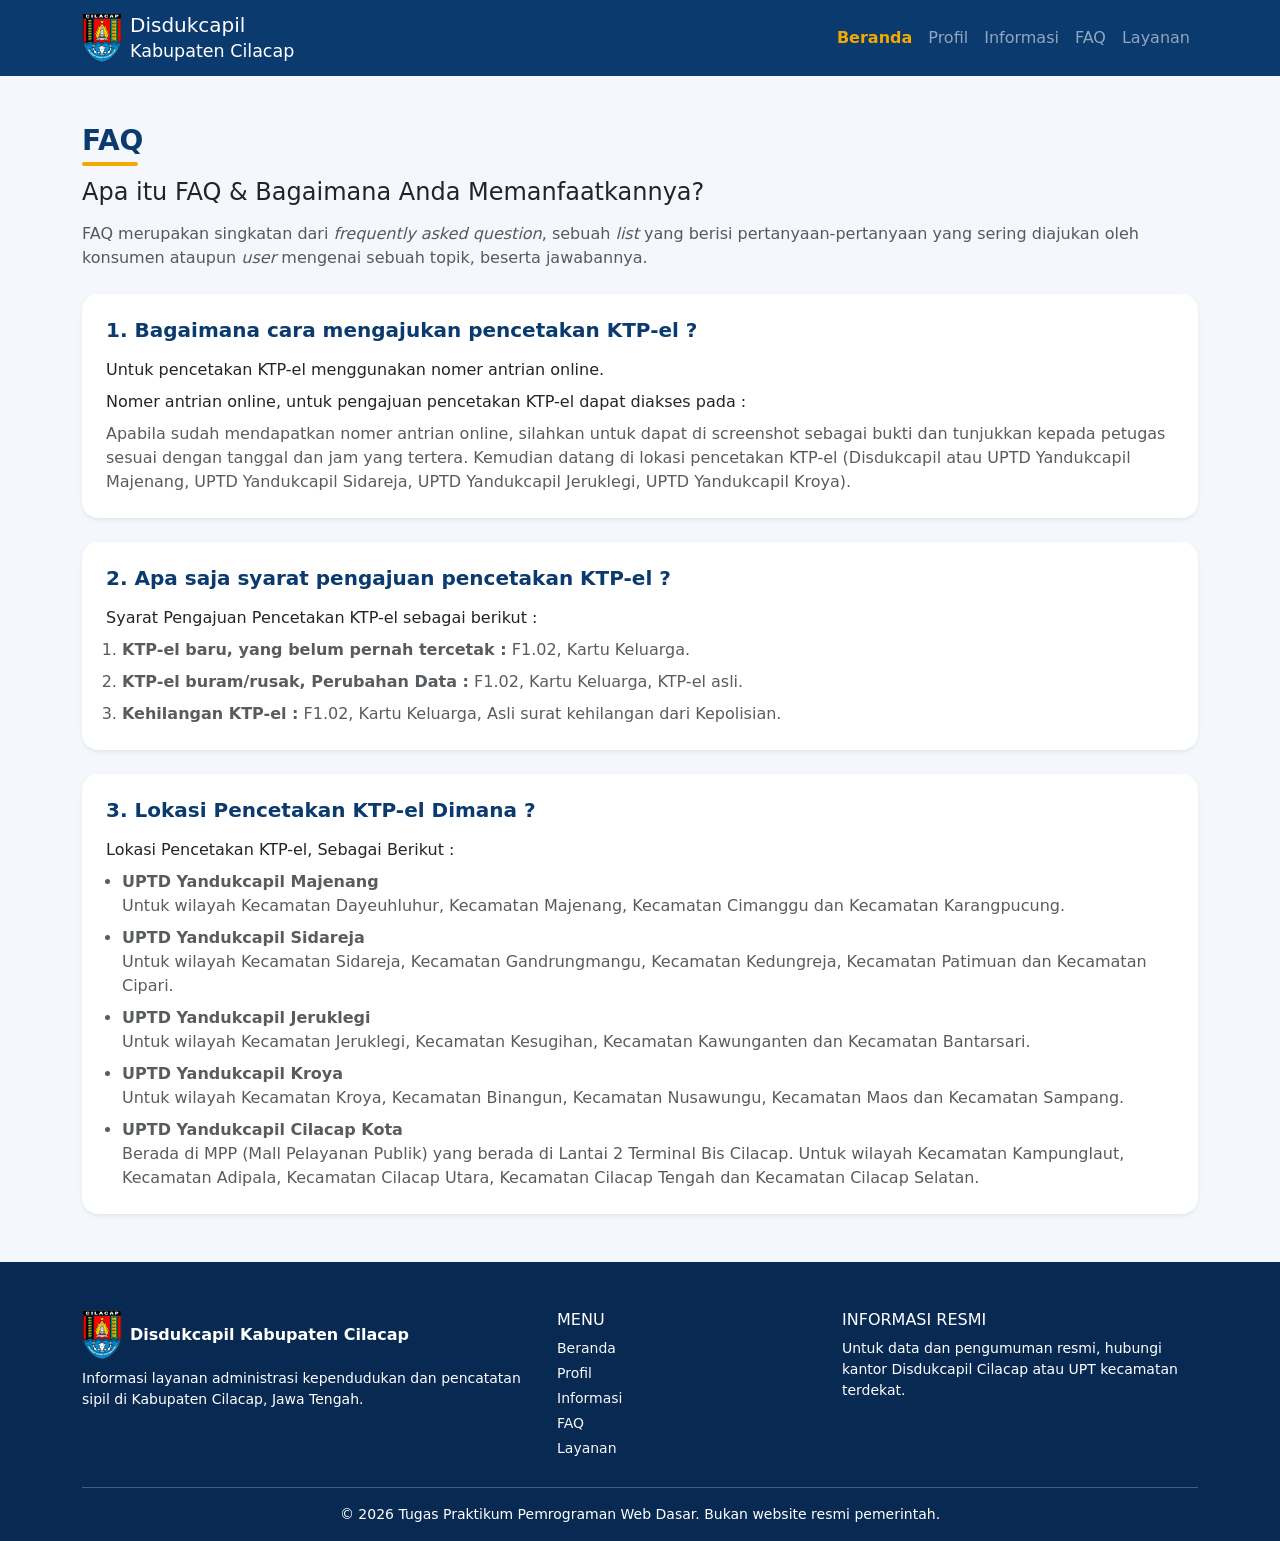
==== faq.html @ a1f6dcad "MEMBUAT FAQ ( ALIF )" ====
<!DOCTYPE html>
<html lang="id">

<head>
    <meta charset="UTF-8" />
    <meta name="viewport" content="width=device-width, initial-scale=1.0" />
    <title>Beranda | Disdukcapil Cilacap (Tugas Praktikum)</title>
    <meta name="description"
        content="Informasi layanan kependudukan dan pencatatan sipil Kabupaten Cilacap (tugas praktikum)." />
    <link rel="icon" type="image/svg+xml" href="images/cilacap.png" />
    <!-- Bootstrap 5 dan Bootstrap Icons (CDN) -->
    <link href="https://cdn.jsdelivr.net/npm/bootstrap@5.3.3/dist/css/bootstrap.min.css" rel="stylesheet" />
    <link href="https://cdn.jsdelivr.net/npm/bootstrap-icons@1.11.3/font/bootstrap-icons.min.css" rel="stylesheet" />
    <link rel="stylesheet" href="css/style.css"/>
</head>

<body>
    <!-- Navbar -->
    <nav class="navbar navbar-expand-lg navbar-dark bg-prodi sticky-top">
        <div class="container">
            <a class="navbar-brand d-flex align-items-center gap-2" href="index.html">
                <img src="images/cilacap.png" width="40" height="50" alt="Logo Disdukcapil Cilacap (ilustrasi)" />
                <span class="lh-sm">Disdukcapil<br /><small class="fw-normal">Kabupaten Cilacap</small></span>
            </a>
            <button class="navbar-toggler" type="button" data-bs-toggle="collapse" data-bs-target="#menu-utama"
                aria-controls="menu-utama" aria-expanded="false" aria-label="Buka menu">
                <span class="navbar-toggler-icon"></span>
            </button>
            <div class="collapse navbar-collapse" id="menu-utama">
                <ul class="navbar-nav ms-auto mb-2 mb-lg-0">
                    <li class="nav-item"><a class="nav-link active" aria-current="page" href="index.html">Beranda</a>
                    </li>
                    <li class="nav-item"><a class="nav-link" href="profil.html">Profil</a></li>
                    <li class="nav-item"><a class="nav-link" href="informasi.html">Informasi</a></li>
                    <li class="nav-item"><a class="nav-link" href="faq.html">FAQ</a></li>
                    <li class="nav-item"><a class="nav-link" href="layanan.html">Layanan</a></li>
                </ul>
            </div>
        </div>
    </nav>

    <main>
        <!-- Konten Utama FAQ -->
        <section class="py-5">
            <div class="container">
                <h2 class="judul-seksi">FAQ</h2>
                <h3 class="h4 text-dark mb-3">Apa itu FAQ &amp; Bagaimana Anda Memanfaatkannya?</h3>
                
                <p class="text-body-secondary mb-4">
                    FAQ merupakan singkatan dari <em>frequently asked question</em>, sebuah <em>list</em> yang berisi pertanyaan-pertanyaan yang sering diajukan oleh konsumen ataupun <em>user</em> mengenai sebuah topik, beserta jawabannya.
                </p>

                <div class="row g-4">
                    <!-- Pertanyaan 1 -->
                    <div class="col-12">
                        <article class="card kartu-layanan shadow-sm bg-white border-0 rounded-4 p-4">
                            <div>
                                <h4 class="h5 fw-bold text-primary mb-3">1. Bagaimana cara mengajukan pencetakan KTP-el ?</h4>
                                <p class="mb-2">Untuk pencetakan KTP-el menggunakan nomer antrian online.</p>
                                <p class="mb-2">Nomer antrian online, untuk pengajuan pencetakan KTP-el dapat diakses pada :</p>
                                <p class="text-body-secondary mb-0">
                                    Apabila sudah mendapatkan nomer antrian online, silahkan untuk dapat di screenshot sebagai bukti dan tunjukkan kepada petugas sesuai dengan tanggal dan jam yang tertera. Kemudian datang di lokasi pencetakan KTP-el (Disdukcapil atau UPTD Yandukcapil Majenang, UPTD Yandukcapil Sidareja, UPTD Yandukcapil Jeruklegi, UPTD Yandukcapil Kroya).
                                </p>
                            </div>
                        </article>
                    </div>

                    <!-- Pertanyaan 2 -->
                    <div class="col-12">
                        <article class="card kartu-layanan shadow-sm bg-white border-0 rounded-4 p-4">
                            <div>
                                <h4 class="h5 fw-bold text-primary mb-3">2. Apa saja syarat pengajuan pencetakan KTP-el ?</h4>
                                <p class="mb-2">Syarat Pengajuan Pencetakan KTP-el sebagai berikut :</p>
                                <ol class="text-body-secondary mb-0 ps-3">
                                    <li class="mb-2"><strong>KTP-el baru, yang belum pernah tercetak :</strong> F1.02, Kartu Keluarga.</li>
                                    <li class="mb-2"><strong>KTP-el buram/rusak, Perubahan Data :</strong> F1.02, Kartu Keluarga, KTP-el asli.</li>
                                    <li><strong>Kehilangan KTP-el :</strong> F1.02, Kartu Keluarga, Asli surat kehilangan dari Kepolisian.</li>
                                </ol>
                            </div>
                        </article>
                    </div>

                    <!-- Pertanyaan 3 -->
                    <div class="col-12">
                        <article class="card kartu-layanan shadow-sm bg-white border-0 rounded-4 p-4">
                            <div>
                                <h4 class="h5 fw-bold text-primary mb-3">3. Lokasi Pencetakan KTP-el Dimana ?</h4>
                                <p class="mb-2">Lokasi Pencetakan KTP-el, Sebagai Berikut :</p>
                                <ul class="text-body-secondary mb-0 ps-3">
                                    <li class="mb-2"><strong>UPTD Yandukcapil Majenang</strong><br>Untuk wilayah Kecamatan Dayeuhluhur, Kecamatan Majenang, Kecamatan Cimanggu dan Kecamatan Karangpucung.</li>
                                    <li class="mb-2"><strong>UPTD Yandukcapil Sidareja</strong><br>Untuk wilayah Kecamatan Sidareja, Kecamatan Gandrungmangu, Kecamatan Kedungreja, Kecamatan Patimuan dan Kecamatan Cipari.</li>
                                    <li class="mb-2"><strong>UPTD Yandukcapil Jeruklegi</strong><br>Untuk wilayah Kecamatan Jeruklegi, Kecamatan Kesugihan, Kecamatan Kawunganten dan Kecamatan Bantarsari.</li>
                                    <li class="mb-2"><strong>UPTD Yandukcapil Kroya</strong><br>Untuk wilayah Kecamatan Kroya, Kecamatan Binangun, Kecamatan Nusawungu, Kecamatan Maos dan Kecamatan Sampang.</li>
                                    <li><strong>UPTD Yandukcapil Cilacap Kota</strong><br>Berada di MPP (Mall Pelayanan Publik) yang berada di Lantai 2 Terminal Bis Cilacap. Untuk wilayah Kecamatan Kampunglaut, Kecamatan Adipala, Kecamatan Cilacap Utara, Kecamatan Cilacap Tengah dan Kecamatan Cilacap Selatan.</li>
                                </ul>
                            </div>
                        </article>
                    </div>
                </div>
            </div>
        </section>
    </main>

    <!-- Footer -->
    <footer class="footer-prodi text-white pt-5 pb-3">
        <div class="container">
            <div class="row g-4">
                <div class="col-md-5">
                    <div class="d-flex align-items-center gap-2 mb-2">
                        <img src="images/cilacap.png" width="40" height="50" alt="" />
                        <strong>Disdukcapil Kabupaten Cilacap</strong>
                    </div>
                    <p class="small mb-0">Informasi layanan administrasi kependudukan dan pencatatan sipil di Kabupaten
                        Cilacap, Jawa Tengah.</p>
                </div>
                <div class="col-6 col-md-3">
                    <h2 class="h6 text-uppercase">Menu</h2>
                    <ul class="list-unstyled small mb-0">
                        <li class="mb-1"><a class="link-light link-underline-opacity-0" href="index.html">Beranda</a>
                        </li>
                        <li class="mb-1"><a class="link-light link-underline-opacity-0" href="profil.html">Profil</a>
                        </li>
                        <li class="mb-1"><a class="link-light link-underline-opacity-0"
                                href="informasi.html">Informasi</a></li>
                        <li class="mb-1"><a class="link-light link-underline-opacity-0" href="faq.html">FAQ</a></li>
                        <li class="mb-1"><a class="link-light link-underline-opacity-0" href="layanan.html">Layanan</a>
                        </li>
                    </ul>
                </div>
                <div class="col-6 col-md-4">
                    <h2 class="h6 text-uppercase">Informasi Resmi</h2>
                    <p class="small mb-0">Untuk data dan pengumuman resmi, hubungi kantor Disdukcapil Cilacap atau UPT
                        kecamatan terdekat.</p>
                </div>
            </div>
            <hr class="border-light opacity-25 mt-4" />
            <p class="small text-center mb-0">
                &copy; <span id="tahun">2026</span> Tugas Praktikum Pemrograman Web Dasar. Bukan website resmi
                pemerintah.
            </p>
        </div>
    </footer>

    <button id="ke-atas" type="button" class="btn btn-warning shadow d-none" aria-label="Kembali ke atas">
        <i class="bi bi-arrow-up"></i>
    </button>

    <!-- Bootstrap JS dan script project -->
    <script src="https://cdn.jsdelivr.net/npm/bootstrap@5.3.3/dist/js/bootstrap.bundle.min.js"></script>
    <script src="js/script.js"></script>
</body>

</html>
---- css/style.css ----
/* Umum ============================ */
:root {
    --prodi-navy: #0b3a6e;
    --prodi-navy-gelap: #082a52;
    --prodi-emas: #f2a900;
    --bs-primary: #0b3a6e;
    --bs-primary-rgb: 11, 58, 110;
    --bs-link-color: #0b3a6e;
    --bs-link-color-rgb: 11, 58, 110;
    --bs-link-hover-color: #082a52;
    --bs-link-hover-color-rgb: 8, 42, 82;
}

body {
    background-color: #f4f7fc;
    color: #1f2937;
}

/* Tombol bertema */
.btn-primary {
    --bs-btn-bg: #0b3a6e;
    --bs-btn-border-color: #0b3a6e;
    --bs-btn-hover-bg: #082a52;
    --bs-btn-hover-border-color: #082a52;
    --bs-btn-active-bg: #082a52;
    --bs-btn-active-border-color: #082a52;
    --bs-btn-disabled-bg: #0b3a6e;
    --bs-btn-disabled-border-color: #0b3a6e;
}

.btn-outline-primary {
    --bs-btn-color: #0b3a6e;
    --bs-btn-border-color: #0b3a6e;
    --bs-btn-hover-bg: #0b3a6e;
    --bs-btn-hover-border-color: #0b3a6e;
    --bs-btn-active-bg: #0b3a6e;
    --bs-btn-active-border-color: #0b3a6e;
}

.nav-pills {
    --bs-nav-pills-link-active-bg: #0b3a6e;
}

.nav-pills .nav-link:not(.active) {
    background-color: #fff;
    border: 1px solid #d5deed;
    color: #0b3a6e;
}

.text-bg-primary {
    background-color: #0b3a6e !important;
}

/* ===== Catatan, navbar, footer ===== */
.catatan-tugas {
    background-color: #fff3cd;
    color: #664d03;
}

.bg-prodi {
    background-color: var(--prodi-navy);
}

.navbar .nav-link.active {
    color: var(--prodi-emas);
    font-weight: 600;
}

.footer-prodi {
    background-color: var(--prodi-navy-gelap);
}

.footer-prodi a:hover {
    text-decoration: underline !important;
}

/* ===== Hero dan header halaman ===== */
.hero-section {
    background: linear-gradient(135deg, #e6eefb 0%, #ffffff 65%);
}

.page-header {
    background: linear-gradient(135deg, var(--prodi-navy) 0%, #1a5aa6 100%);
}

.page-header .breadcrumb-item a {
    color: #fff;
}

.page-header .breadcrumb-item.active,
.page-header .breadcrumb-item+.breadcrumb-item::before {
    color: rgba(255, 255, 255, 0.75);
}

/* ===== Judul seksi ===== */
.judul-seksi {
    font-size: 1.75rem;
    font-weight: 700;
    color: var(--prodi-navy);
    position: relative;
    padding-bottom: 0.5rem;
    margin-bottom: 0.75rem;
}

.judul-seksi::after {
    content: "";
    position: absolute;
    left: 0;
    bottom: 0;
    width: 56px;
    height: 4px;
    border-radius: 2px;
    background-color: var(--prodi-emas);
}

/* ===== Kartu ===== */
.card {
    border: 1px solid #dbe4f2;
    border-radius: 12px;
    padding: 1.25rem;
}

.kartu-layanan {
    transition: transform 0.15s ease, box-shadow 0.15s ease;
}

.kartu-layanan:hover {
    transform: translateY(-4px);
    box-shadow: 0 10px 24px rgba(11, 58, 110, 0.12);
}

@media (prefers-reduced-motion: reduce) {
    .kartu-layanan {
        transition: none;
    }

    .kartu-layanan:hover {
        transform: none;
    }
}

.ikon-bulat {
    width: 56px;
    height: 56px;
    border-radius: 50%;
    display: inline-flex;
    align-items: center;
    justify-content: center;
    background-color: #e3ecfa;
    color: var(--prodi-navy);
    font-size: 1.5rem;
}

.sorotan {
    background: linear-gradient(135deg, var(--prodi-navy) 0%, #1a5aa6 100%);
    padding: 2rem;
}

/* ===== Langkah dan garis waktu ===== */
.langkah-nomor {
    display: inline-flex;
    align-items: center;
    justify-content: center;
    width: 48px;
    height: 48px;
    border-radius: 50%;
    background-color: var(--prodi-emas);
    color: #3d2c00;
    font-weight: 700;
    font-size: 1.25rem;
}

.garis-waktu {
    border-left: 3px solid #c7d6ee;
    padding-left: 1.5rem;
}

/* ===== Checklist persyaratan ===== */
.progres-berkas {
    height: 12px;
    accent-color: var(--prodi-navy);
}

/* ===== Tombol kembali ke atas ===== */
#ke-atas {
    position: fixed;
    right: 20px;
    bottom: 20px;
    width: 46px;
    height: 46px;
    border-radius: 50%;
    z-index: 1030;
}

/* Img fluid untuk gambar hero dan ilustrasi */
.img-fluid {
    max-width: 100%;
    height: auto;
    border-radius: 10px;
}

/* Beranda ============================ */

/* Profil ============================ */

/* Informasi ============================ */

/* FAQ ============================ */
.section-faq a {
    color: var(--prodi-navy);
    word-break: break-all;
}

.section-faq a:hover {
    color: var(--prodi-navy-gelap);
    text-decoration: underline !important;
}
/* Layanan ============================ */
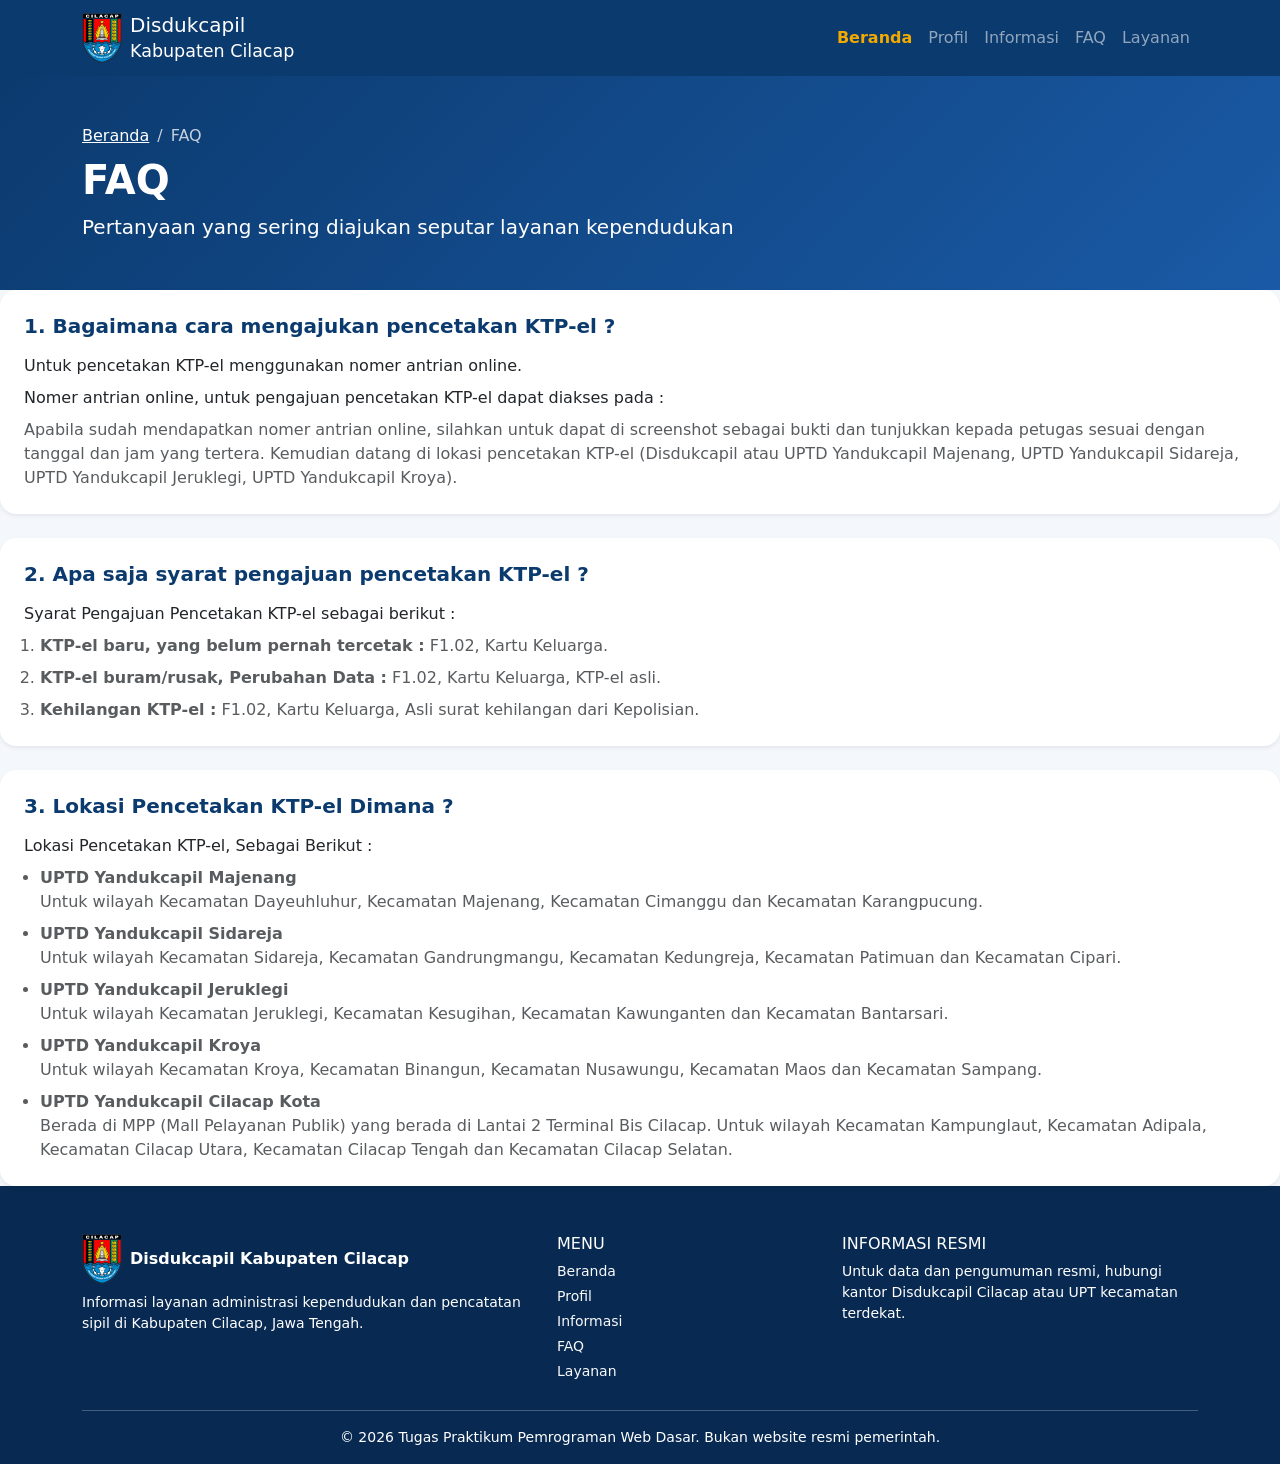
==== commit fe45028d: "MEMBUAT HALAMAN FAQ ( ALIF )" ====
--- a/faq.html
+++ b/faq.html
@@ -11,7 +11,7 @@
     <!-- Bootstrap 5 dan Bootstrap Icons (CDN) -->
     <link href="https://cdn.jsdelivr.net/npm/bootstrap@5.3.3/dist/css/bootstrap.min.css" rel="stylesheet" />
     <link href="https://cdn.jsdelivr.net/npm/bootstrap-icons@1.11.3/font/bootstrap-icons.min.css" rel="stylesheet" />
-    <link rel="stylesheet" href="css/style.css"/>
+    <link rel="stylesheet" href="css/style.css" />
 </head>
 
 <body>
@@ -19,7 +19,8 @@
     <nav class="navbar navbar-expand-lg navbar-dark bg-prodi sticky-top">
         <div class="container">
             <a class="navbar-brand d-flex align-items-center gap-2" href="index.html">
-                <img src="images/cilacap.png" width="40" height="50" alt="Logo Disdukcapil Cilacap (ilustrasi)" />
+                <img src="images/cilacap.png" width="40" height="50"
+                    alt="Logo Disdukcapil Cilacap" />
                 <span class="lh-sm">Disdukcapil<br /><small class="fw-normal">Kabupaten Cilacap</small></span>
             </a>
             <button class="navbar-toggler" type="button" data-bs-toggle="collapse" data-bs-target="#menu-utama"
@@ -40,15 +41,18 @@
     </nav>
 
     <main>
-        <!-- Konten Utama FAQ -->
-        <section class="py-5">
+        <header class="page-header text-white py-5">
             <div class="container">
-                <h2 class="judul-seksi">FAQ</h2>
-                <h3 class="h4 text-dark mb-3">Apa itu FAQ &amp; Bagaimana Anda Memanfaatkannya?</h3>
-                
-                <p class="text-body-secondary mb-4">
-                    FAQ merupakan singkatan dari <em>frequently asked question</em>, sebuah <em>list</em> yang berisi pertanyaan-pertanyaan yang sering diajukan oleh konsumen ataupun <em>user</em> mengenai sebuah topik, beserta jawabannya.
-                </p>
+                <nav aria-label="breadcrumb">
+                    <ol class="breadcrumb mb-2">
+                        <li class="breadcrumb-item"><a href="index.html">Beranda</a></li>
+                        <li class="breadcrumb-item active" aria-current="page">FAQ</li>
+                    </ol>
+                </nav>
+                <h1 class="display-6 fw-bold">FAQ</h1>
+                <p class="lead mb-0">Pertanyaan yang sering diajukan seputar layanan kependudukan</p>
+            </div>
+        </header>
 
                 <div class="row g-4">
                     <!-- Pertanyaan 1 -->
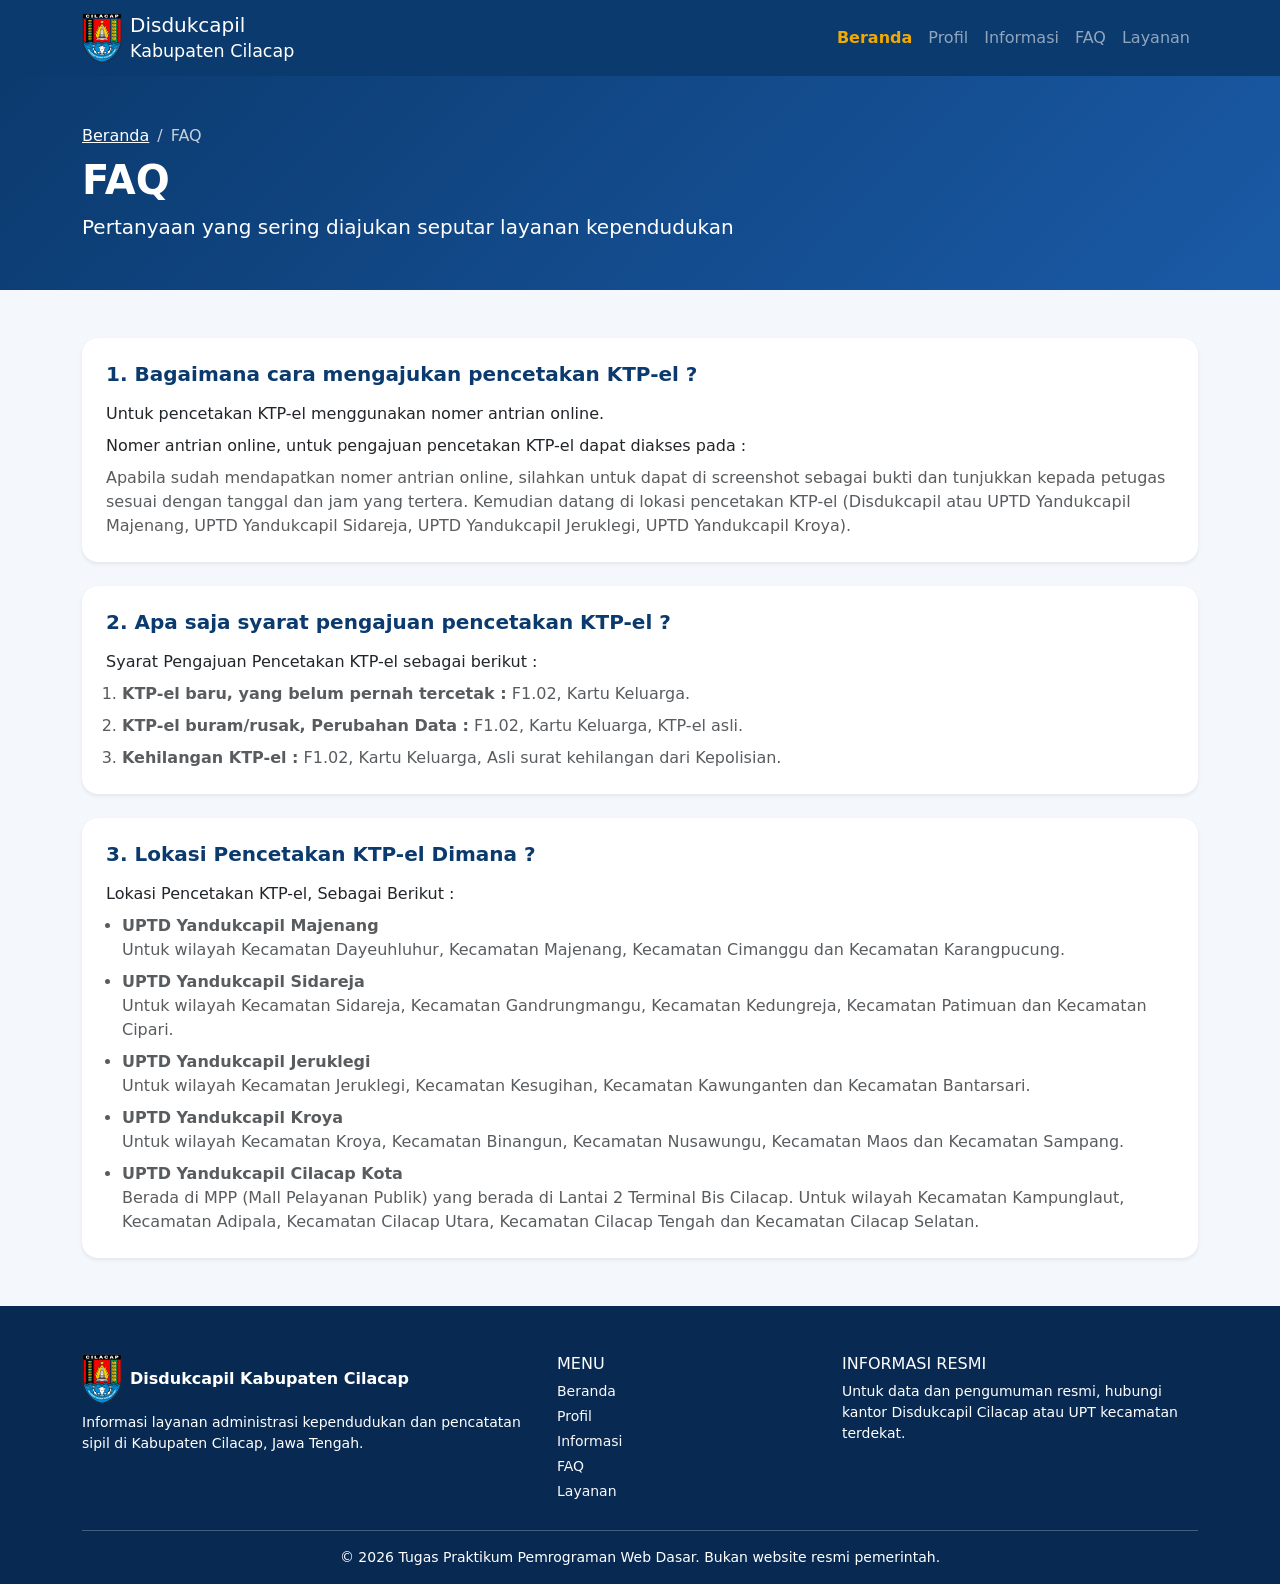
==== commit 51c3ea10: "MEMBUAT HALAMAN FAQ ( ALIF )" ====
--- a/faq.html
+++ b/faq.html
@@ -54,6 +54,8 @@
             </div>
         </header>
 
+        <section class="py-5">
+            <div class="container">
                 <div class="row g-4">
                     <!-- Pertanyaan 1 -->
                     <div class="col-12">
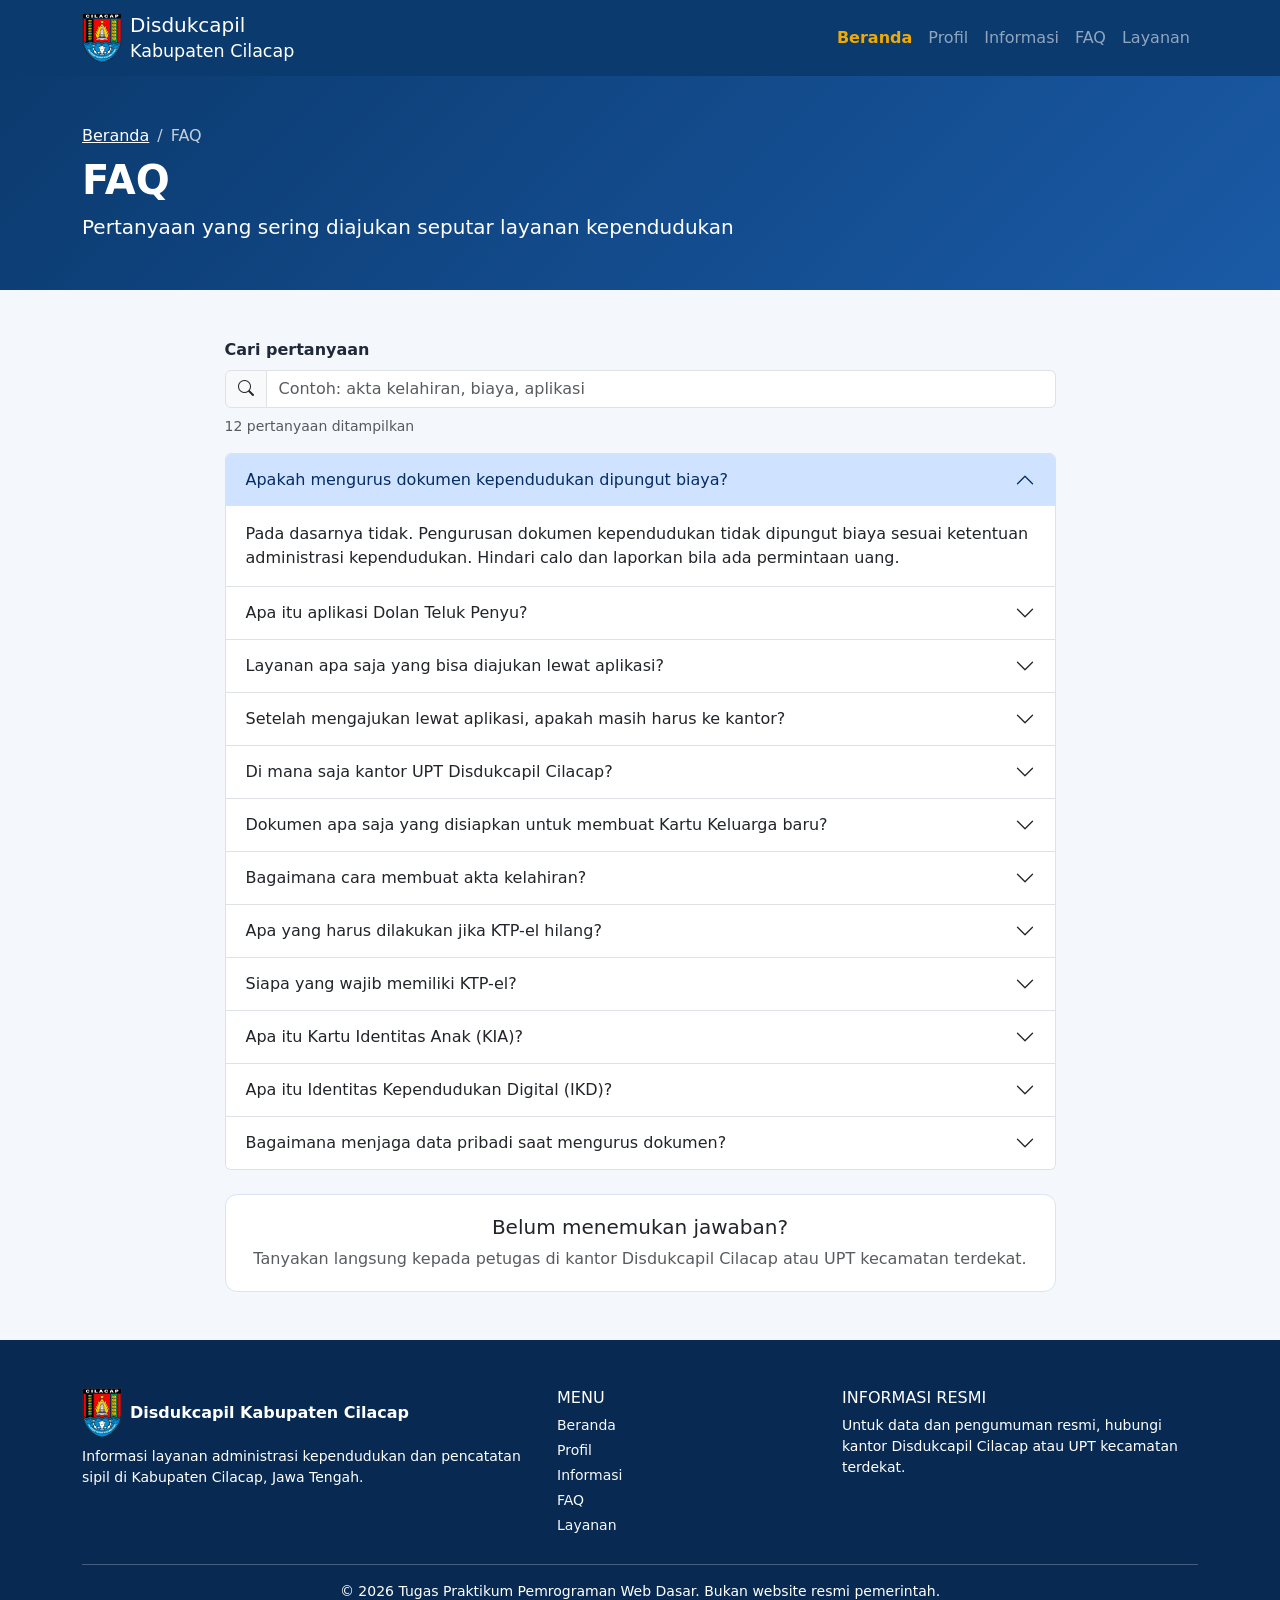
==== commit 4c2a3716: "MODIFIKASI HALAMAN FAQ ( ALIF )" ====
--- a/faq.html
+++ b/faq.html
@@ -56,51 +56,173 @@
 
         <section class="py-5">
             <div class="container">
-                <div class="row g-4">
-                    <!-- Pertanyaan 1 -->
-                    <div class="col-12">
-                        <article class="card kartu-layanan shadow-sm bg-white border-0 rounded-4 p-4">
-                            <div>
-                                <h4 class="h5 fw-bold text-primary mb-3">1. Bagaimana cara mengajukan pencetakan KTP-el ?</h4>
-                                <p class="mb-2">Untuk pencetakan KTP-el menggunakan nomer antrian online.</p>
-                                <p class="mb-2">Nomer antrian online, untuk pengajuan pencetakan KTP-el dapat diakses pada :</p>
-                                <p class="text-body-secondary mb-0">
-                                    Apabila sudah mendapatkan nomer antrian online, silahkan untuk dapat di screenshot sebagai bukti dan tunjukkan kepada petugas sesuai dengan tanggal dan jam yang tertera. Kemudian datang di lokasi pencetakan KTP-el (Disdukcapil atau UPTD Yandukcapil Majenang, UPTD Yandukcapil Sidareja, UPTD Yandukcapil Jeruklegi, UPTD Yandukcapil Kroya).
-                                </p>
-                            </div>
-                        </article>
-                    </div>
-
-                    <!-- Pertanyaan 2 -->
-                    <div class="col-12">
-                        <article class="card kartu-layanan shadow-sm bg-white border-0 rounded-4 p-4">
-                            <div>
-                                <h4 class="h5 fw-bold text-primary mb-3">2. Apa saja syarat pengajuan pencetakan KTP-el ?</h4>
-                                <p class="mb-2">Syarat Pengajuan Pencetakan KTP-el sebagai berikut :</p>
-                                <ol class="text-body-secondary mb-0 ps-3">
-                                    <li class="mb-2"><strong>KTP-el baru, yang belum pernah tercetak :</strong> F1.02, Kartu Keluarga.</li>
-                                    <li class="mb-2"><strong>KTP-el buram/rusak, Perubahan Data :</strong> F1.02, Kartu Keluarga, KTP-el asli.</li>
-                                    <li><strong>Kehilangan KTP-el :</strong> F1.02, Kartu Keluarga, Asli surat kehilangan dari Kepolisian.</li>
-                                </ol>
-                            </div>
-                        </article>
-                    </div>
-
-                    <!-- Pertanyaan 3 -->
-                    <div class="col-12">
-                        <article class="card kartu-layanan shadow-sm bg-white border-0 rounded-4 p-4">
-                            <div>
-                                <h4 class="h5 fw-bold text-primary mb-3">3. Lokasi Pencetakan KTP-el Dimana ?</h4>
-                                <p class="mb-2">Lokasi Pencetakan KTP-el, Sebagai Berikut :</p>
-                                <ul class="text-body-secondary mb-0 ps-3">
-                                    <li class="mb-2"><strong>UPTD Yandukcapil Majenang</strong><br>Untuk wilayah Kecamatan Dayeuhluhur, Kecamatan Majenang, Kecamatan Cimanggu dan Kecamatan Karangpucung.</li>
-                                    <li class="mb-2"><strong>UPTD Yandukcapil Sidareja</strong><br>Untuk wilayah Kecamatan Sidareja, Kecamatan Gandrungmangu, Kecamatan Kedungreja, Kecamatan Patimuan dan Kecamatan Cipari.</li>
-                                    <li class="mb-2"><strong>UPTD Yandukcapil Jeruklegi</strong><br>Untuk wilayah Kecamatan Jeruklegi, Kecamatan Kesugihan, Kecamatan Kawunganten dan Kecamatan Bantarsari.</li>
-                                    <li class="mb-2"><strong>UPTD Yandukcapil Kroya</strong><br>Untuk wilayah Kecamatan Kroya, Kecamatan Binangun, Kecamatan Nusawungu, Kecamatan Maos dan Kecamatan Sampang.</li>
-                                    <li><strong>UPTD Yandukcapil Cilacap Kota</strong><br>Berada di MPP (Mall Pelayanan Publik) yang berada di Lantai 2 Terminal Bis Cilacap. Untuk wilayah Kecamatan Kampunglaut, Kecamatan Adipala, Kecamatan Cilacap Utara, Kecamatan Cilacap Tengah dan Kecamatan Cilacap Selatan.</li>
-                                </ul>
-                            </div>
-                        </article>
+                <div class="row justify-content-center">
+                    <div class="col-lg-9">
+                        <label for="cari-faq" class="form-label fw-semibold">Cari pertanyaan</label>
+                        <div class="input-group mb-2">
+                            <span class="input-group-text"><i class="bi bi-search"></i></span>
+                            <input type="search" id="cari-faq" class="form-control"
+                                placeholder="Contoh: akta kelahiran, biaya, aplikasi" autocomplete="off" />
+                        </div>
+                        <p id="faq-jumlah" class="small text-body-secondary mb-3" aria-live="polite">12 pertanyaan
+                            ditampilkan</p>
+
+                        <div class="accordion" id="akordeon-faq">
+                            <div class="accordion-item faq-item">
+                                <h2 class="accordion-header">
+                                    <button class="accordion-button" type="button" data-bs-toggle="collapse"
+                                        data-bs-target="#faq-1" aria-expanded="true" aria-controls="faq-1">Apakah
+                                        mengurus dokumen kependudukan dipungut biaya?</button>
+                                </h2>
+                                <div id="faq-1" class="accordion-collapse collapse show" data-bs-parent="#akordeon-faq">
+                                    <div class="accordion-body">Pada dasarnya tidak. Pengurusan dokumen kependudukan
+                                        tidak dipungut biaya sesuai ketentuan administrasi kependudukan. Hindari calo
+                                        dan laporkan bila ada permintaan uang.</div>
+                                </div>
+                            </div>
+                            <div class="accordion-item faq-item">
+                                <h2 class="accordion-header">
+                                    <button class="accordion-button collapsed" type="button" data-bs-toggle="collapse"
+                                        data-bs-target="#faq-2" aria-expanded="false" aria-controls="faq-2">Apa itu
+                                        aplikasi Dolan Teluk Penyu?</button>
+                                </h2>
+                                <div id="faq-2" class="accordion-collapse collapse" data-bs-parent="#akordeon-faq">
+                                    <div class="accordion-body">Dolan Teluk Penyu adalah aplikasi layanan kependudukan
+                                        daring dari Disdukcapil Kabupaten Cilacap yang dapat diunduh di Play Store.
+                                        Aplikasi ini mulai diluncurkan pada Januari 2024.</div>
+                                </div>
+                            </div>
+                            <div class="accordion-item faq-item">
+                                <h2 class="accordion-header">
+                                    <button class="accordion-button collapsed" type="button" data-bs-toggle="collapse"
+                                        data-bs-target="#faq-3" aria-expanded="false" aria-controls="faq-3">Layanan apa
+                                        saja yang bisa diajukan lewat aplikasi?</button>
+                                </h2>
+                                <div id="faq-3" class="accordion-collapse collapse" data-bs-parent="#akordeon-faq">
+                                    <div class="accordion-body">Berdasarkan pemberitaan peluncurannya, layanannya
+                                        meliputi perubahan data, pindah masuk, pindah keluar, akta kelahiran, dan akta
+                                        kematian. Daftar ini bisa berubah, jadi cek informasi terbaru dari Disdukcapil.
+                                    </div>
+                                </div>
+                            </div>
+                            <div class="accordion-item faq-item">
+                                <h2 class="accordion-header">
+                                    <button class="accordion-button collapsed" type="button" data-bs-toggle="collapse"
+                                        data-bs-target="#faq-4" aria-expanded="false" aria-controls="faq-4">Setelah
+                                        mengajukan lewat aplikasi, apakah masih harus ke kantor?</button>
+                                </h2>
+                                <div id="faq-4" class="accordion-collapse collapse" data-bs-parent="#akordeon-faq">
+                                    <div class="accordion-body">Umumnya ya. Alurnya: mengajukan permohonan lewat
+                                        aplikasi, lalu datang ke kantor untuk menyerahkan berkas dan mengambil dokumen
+                                        yang sudah jadi.</div>
+                                </div>
+                            </div>
+                            <div class="accordion-item faq-item">
+                                <h2 class="accordion-header">
+                                    <button class="accordion-button collapsed" type="button" data-bs-toggle="collapse"
+                                        data-bs-target="#faq-5" aria-expanded="false" aria-controls="faq-5">Di mana saja
+                                        kantor UPT Disdukcapil Cilacap?</button>
+                                </h2>
+                                <div id="faq-5" class="accordion-collapse collapse" data-bs-parent="#akordeon-faq">
+                                    <div class="accordion-body">Menurut pemberitaan tahun 2018, UPT berada di Kroya,
+                                        Cilacap, Jeruklegi, Sidareja, dan Majenang. Pastikan lokasi dan jam layanan
+                                        terbaru langsung ke kantor.</div>
+                                </div>
+                            </div>
+                            <div class="accordion-item faq-item">
+                                <h2 class="accordion-header">
+                                    <button class="accordion-button collapsed" type="button" data-bs-toggle="collapse"
+                                        data-bs-target="#faq-6" aria-expanded="false" aria-controls="faq-6">Dokumen apa
+                                        saja yang disiapkan untuk membuat Kartu Keluarga baru?</button>
+                                </h2>
+                                <div id="faq-6" class="accordion-collapse collapse" data-bs-parent="#akordeon-faq">
+                                    <div class="accordion-body">Umumnya KK lama, KTP-el, dan dokumen pendukung sesuai
+                                        keperluan, misalnya buku nikah atau kutipan akta perkawinan untuk pasangan yang
+                                        baru menikah. Lihat rincian pada halaman Layanan.</div>
+                                </div>
+                            </div>
+                            <div class="accordion-item faq-item">
+                                <h2 class="accordion-header">
+                                    <button class="accordion-button collapsed" type="button" data-bs-toggle="collapse"
+                                        data-bs-target="#faq-7" aria-expanded="false" aria-controls="faq-7">Bagaimana
+                                        cara membuat akta kelahiran?</button>
+                                </h2>
+                                <div id="faq-7" class="accordion-collapse collapse" data-bs-parent="#akordeon-faq">
+                                    <div class="accordion-body">Siapkan surat keterangan lahir dari rumah sakit, bidan,
+                                        atau desa, KK, KTP-el orang tua, dan dokumen perkawinan orang tua bila ada. Lalu
+                                        ajukan sesuai alur yang berlaku.</div>
+                                </div>
+                            </div>
+                            <div class="accordion-item faq-item">
+                                <h2 class="accordion-header">
+                                    <button class="accordion-button collapsed" type="button" data-bs-toggle="collapse"
+                                        data-bs-target="#faq-8" aria-expanded="false" aria-controls="faq-8">Apa yang
+                                        harus dilakukan jika KTP-el hilang?</button>
+                                </h2>
+                                <div id="faq-8" class="accordion-collapse collapse" data-bs-parent="#akordeon-faq">
+                                    <div class="accordion-body">Umumnya diperlukan surat keterangan kehilangan dari
+                                        kepolisian dan KK, kemudian pengajuan pengganti ke kantor. Tanyakan persyaratan
+                                        terbaru kepada petugas.</div>
+                                </div>
+                            </div>
+                            <div class="accordion-item faq-item">
+                                <h2 class="accordion-header">
+                                    <button class="accordion-button collapsed" type="button" data-bs-toggle="collapse"
+                                        data-bs-target="#faq-9" aria-expanded="false" aria-controls="faq-9">Siapa yang
+                                        wajib memiliki KTP-el?</button>
+                                </h2>
+                                <div id="faq-9" class="accordion-collapse collapse" data-bs-parent="#akordeon-faq">
+                                    <div class="accordion-body">Warga negara Indonesia yang berusia 17 tahun ke atas,
+                                        atau yang sudah atau pernah menikah.</div>
+                                </div>
+                            </div>
+                            <div class="accordion-item faq-item">
+                                <h2 class="accordion-header">
+                                    <button class="accordion-button collapsed" type="button" data-bs-toggle="collapse"
+                                        data-bs-target="#faq-10" aria-expanded="false" aria-controls="faq-10">Apa itu
+                                        Kartu Identitas Anak (KIA)?</button>
+                                </h2>
+                                <div id="faq-10" class="accordion-collapse collapse" data-bs-parent="#akordeon-faq">
+                                    <div class="accordion-body">KIA adalah kartu identitas untuk anak di bawah 17 tahun
+                                        yang belum menikah. Persyaratan umumnya mencakup akta kelahiran, KK, dan KTP-el
+                                        orang tua.</div>
+                                </div>
+                            </div>
+                            <div class="accordion-item faq-item">
+                                <h2 class="accordion-header">
+                                    <button class="accordion-button collapsed" type="button" data-bs-toggle="collapse"
+                                        data-bs-target="#faq-11" aria-expanded="false" aria-controls="faq-11">Apa itu
+                                        Identitas Kependudukan Digital (IKD)?</button>
+                                </h2>
+                                <div id="faq-11" class="accordion-collapse collapse" data-bs-parent="#akordeon-faq">
+                                    <div class="accordion-body">IKD adalah versi digital dari KTP-el yang dipasang pada
+                                        smartphone. Cara aktivasinya mengikuti ketentuan terbaru dari pemerintah,
+                                        sehingga sebaiknya ditanyakan ke petugas.</div>
+                                </div>
+                            </div>
+                            <div class="accordion-item faq-item">
+                                <h2 class="accordion-header">
+                                    <button class="accordion-button collapsed" type="button" data-bs-toggle="collapse"
+                                        data-bs-target="#faq-12" aria-expanded="false" aria-controls="faq-12">Bagaimana
+                                        menjaga data pribadi saat mengurus dokumen?</button>
+                                </h2>
+                                <div id="faq-12" class="accordion-collapse collapse" data-bs-parent="#akordeon-faq">
+                                    <div class="accordion-body">Jangan membagikan NIK, foto KK, atau kode OTP kepada
+                                        orang tidak dikenal, dan gunakan hanya aplikasi dan kanal resmi.</div>
+                                </div>
+                            </div>
+                        </div>
+
+                        <div id="faq-kosong" class="alert alert-info mt-3 d-none" role="status">
+                            Tidak ada pertanyaan yang cocok. Coba kata kunci lain atau lihat halaman <a
+                                href="informasi.html">Informasi</a>.
+                        </div>
+
+                        <div class="card mt-4 text-center">
+                            <h2 class="h5">Belum menemukan jawaban?</h2>
+                            <p class="mb-0 text-body-secondary">Tanyakan langsung kepada petugas di kantor Disdukcapil
+                                Cilacap atau UPT kecamatan terdekat.</p>
+                        </div>
                     </div>
                 </div>
             </div>
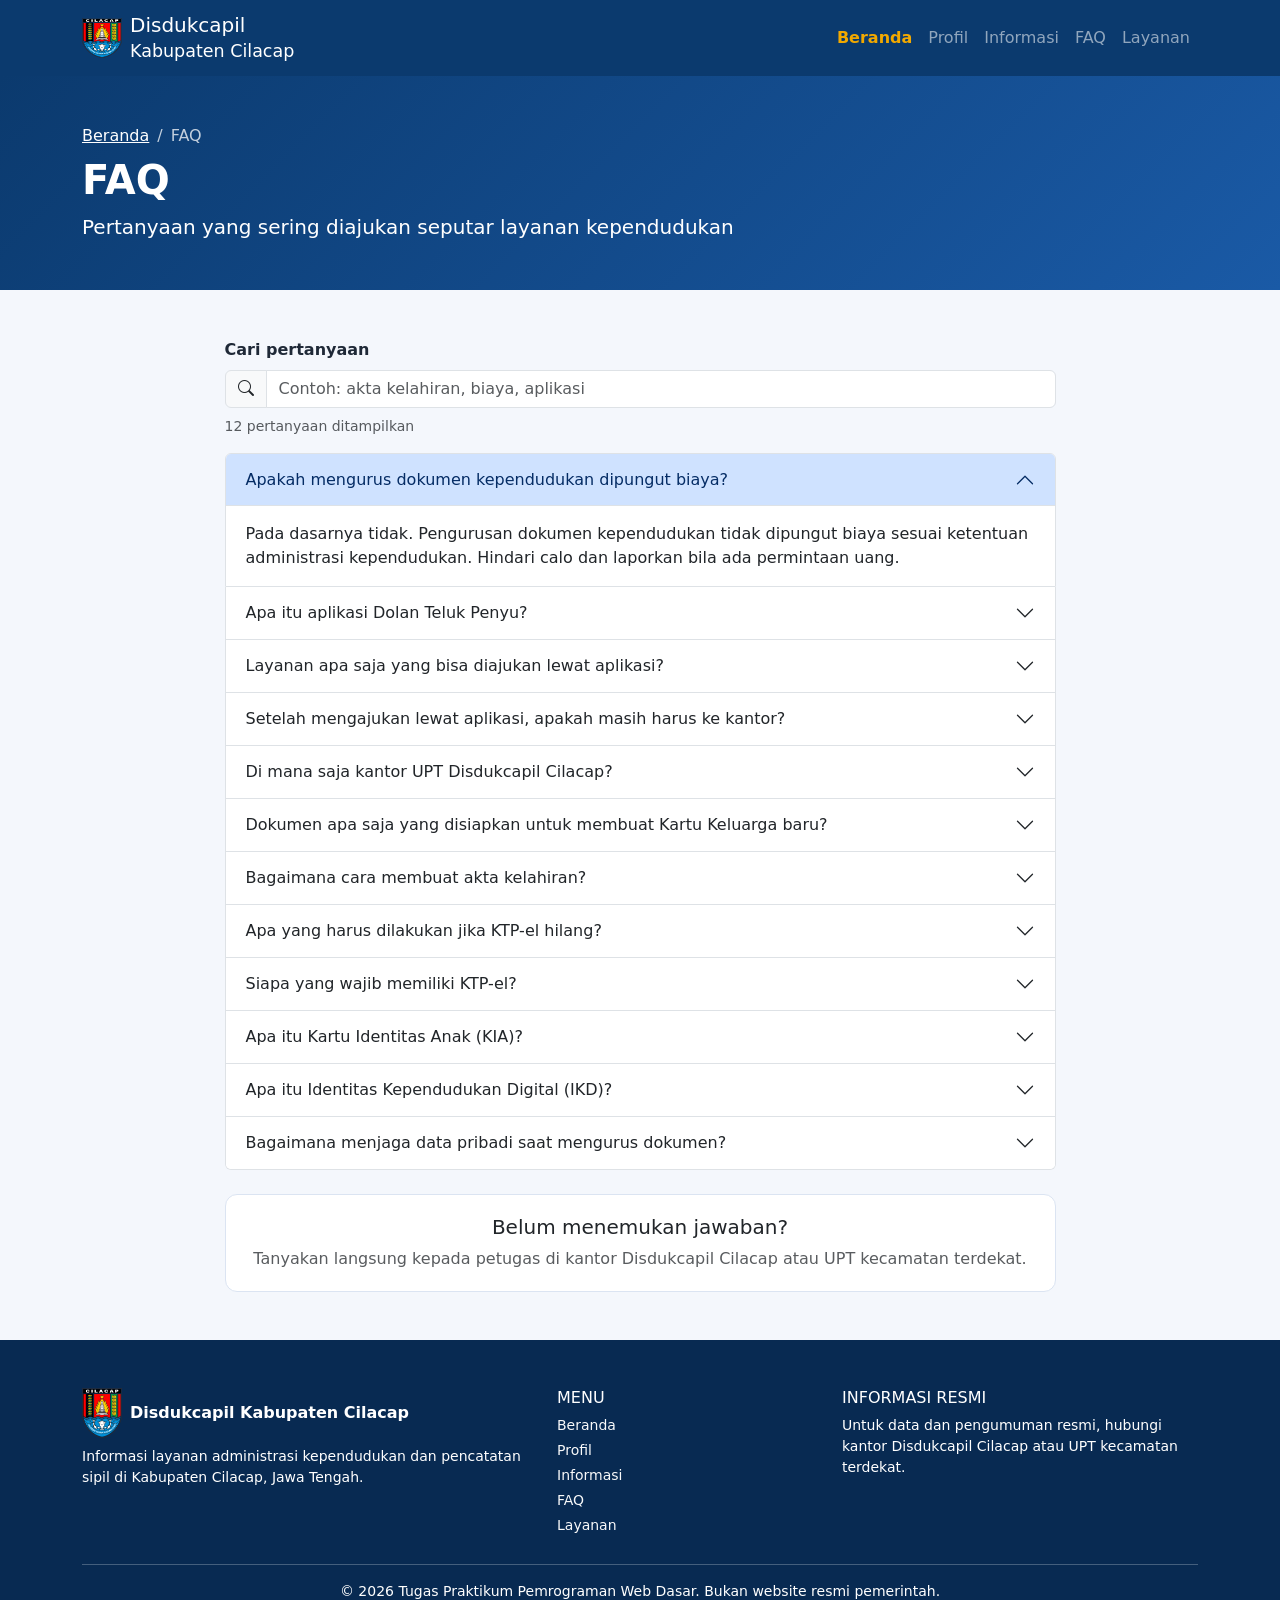
==== commit 83e0a61e: "MODIFIKASI HALAMAN FAQ ( ALIF )" ====
--- a/faq.html
+++ b/faq.html
@@ -19,7 +19,7 @@
     <nav class="navbar navbar-expand-lg navbar-dark bg-prodi sticky-top">
         <div class="container">
             <a class="navbar-brand d-flex align-items-center gap-2" href="index.html">
-                <img src="images/cilacap.png" width="40" height="50"
+                <img src="images/cilacap.png" width="40" height="40"
                     alt="Logo Disdukcapil Cilacap" />
                 <span class="lh-sm">Disdukcapil<br /><small class="fw-normal">Kabupaten Cilacap</small></span>
             </a>
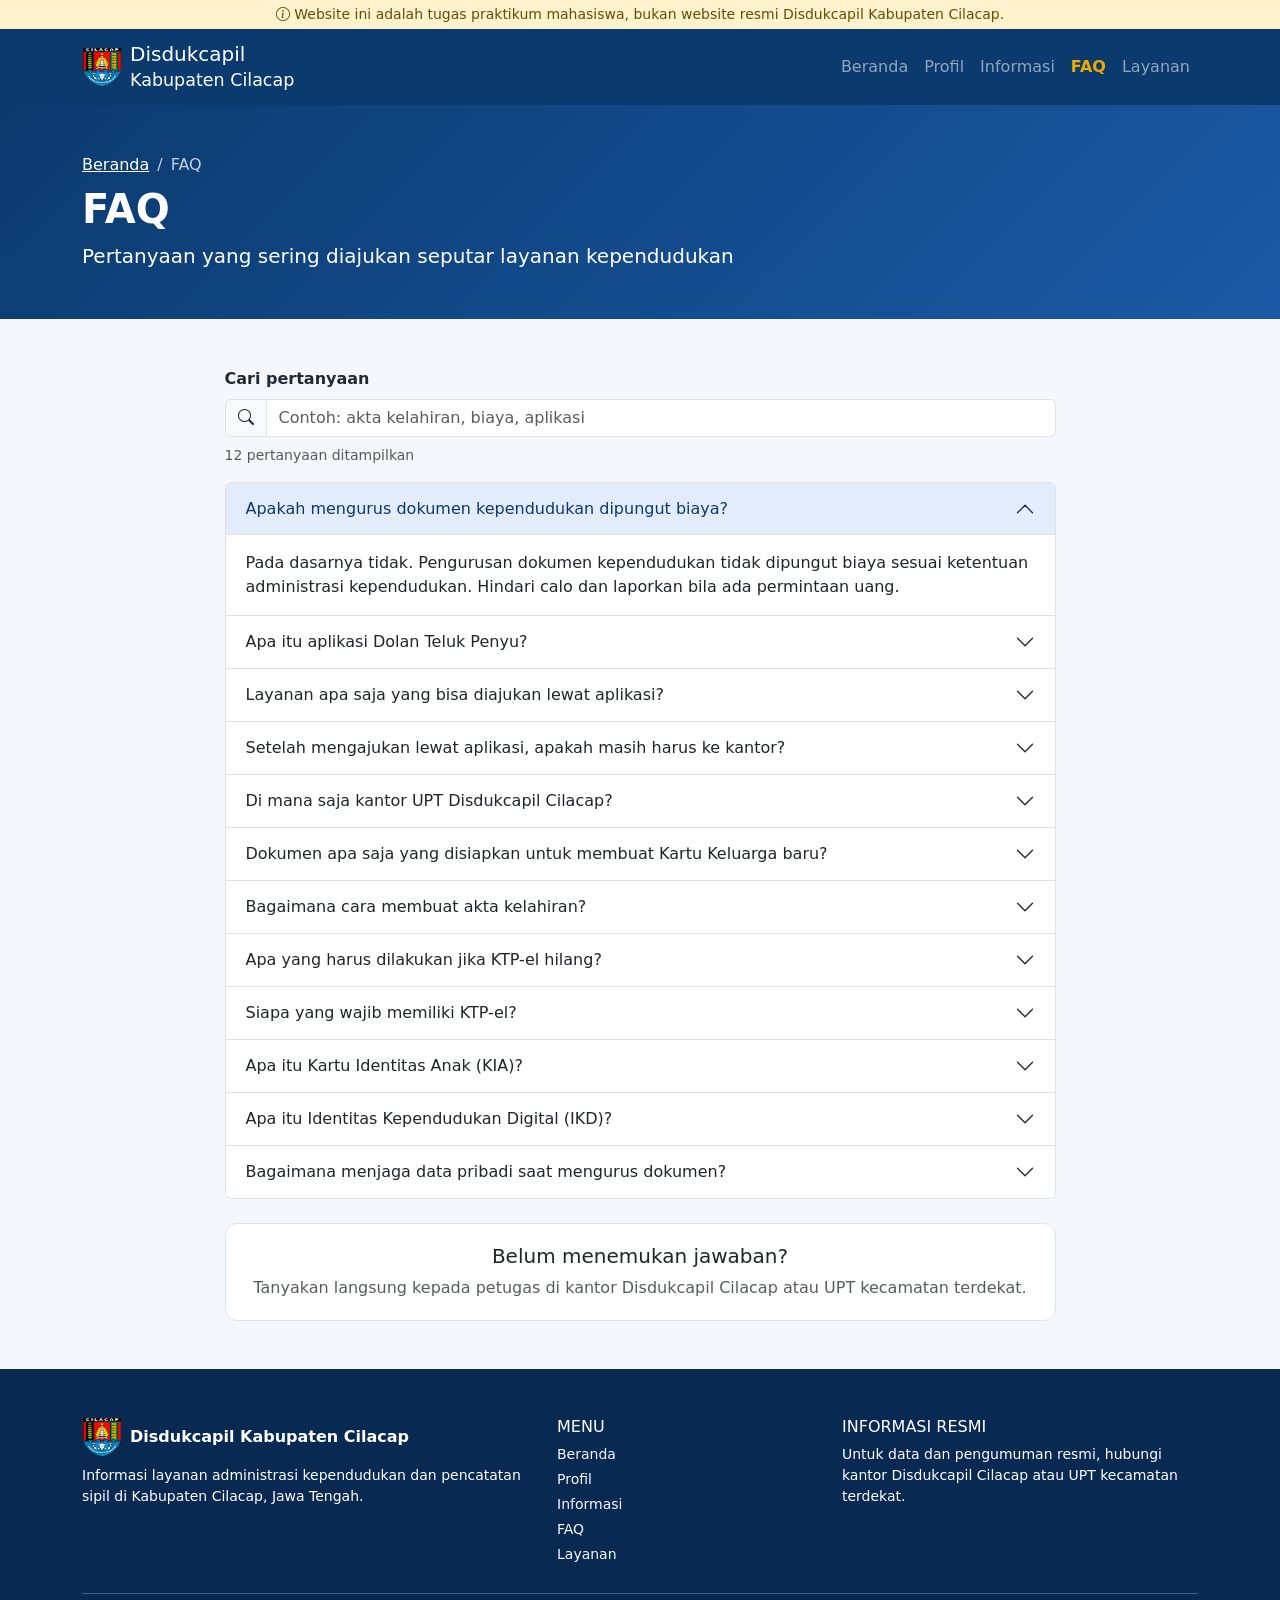
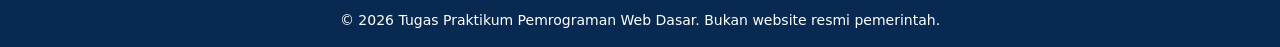
==== commit 7087b28c: "MEMBUAT FAQ ( ALIF )" ====
--- a/faq.html
+++ b/faq.html
@@ -4,9 +4,9 @@
 <head>
     <meta charset="UTF-8" />
     <meta name="viewport" content="width=device-width, initial-scale=1.0" />
-    <title>Beranda | Disdukcapil Cilacap (Tugas Praktikum)</title>
+    <title>FAQ | Disdukcapil Cilacap (Tugas Praktikum)</title>
     <meta name="description"
-        content="Informasi layanan kependudukan dan pencatatan sipil Kabupaten Cilacap (tugas praktikum)." />
+        content="Pertanyaan yang sering diajukan seputar layanan kependudukan di Kabupaten Cilacap." />
     <link rel="icon" type="image/svg+xml" href="images/cilacap.png" />
     <!-- Bootstrap 5 dan Bootstrap Icons (CDN) -->
     <link href="https://cdn.jsdelivr.net/npm/bootstrap@5.3.3/dist/css/bootstrap.min.css" rel="stylesheet" />
@@ -15,12 +15,17 @@
 </head>
 
 <body>
+    <!-- Catatan tugas -->
+    <div class="catatan-tugas text-center small py-1 px-2">
+        <i class="bi bi-info-circle"></i>
+        Website ini adalah tugas praktikum mahasiswa, bukan website resmi Disdukcapil Kabupaten Cilacap.
+    </div>
+
     <!-- Navbar -->
     <nav class="navbar navbar-expand-lg navbar-dark bg-prodi sticky-top">
         <div class="container">
             <a class="navbar-brand d-flex align-items-center gap-2" href="index.html">
-                <img src="images/cilacap.png" width="40" height="40"
-                    alt="Logo Disdukcapil Cilacap" />
+                <img src="images/cilacap.png" width="40" height="40" alt="Logo Disdukcapil Cilacap (ilustrasi)" />
                 <span class="lh-sm">Disdukcapil<br /><small class="fw-normal">Kabupaten Cilacap</small></span>
             </a>
             <button class="navbar-toggler" type="button" data-bs-toggle="collapse" data-bs-target="#menu-utama"
@@ -29,11 +34,10 @@
             </button>
             <div class="collapse navbar-collapse" id="menu-utama">
                 <ul class="navbar-nav ms-auto mb-2 mb-lg-0">
-                    <li class="nav-item"><a class="nav-link active" aria-current="page" href="index.html">Beranda</a>
-                    </li>
+                    <li class="nav-item"><a class="nav-link" href="index.html">Beranda</a></li>
                     <li class="nav-item"><a class="nav-link" href="profil.html">Profil</a></li>
                     <li class="nav-item"><a class="nav-link" href="informasi.html">Informasi</a></li>
-                    <li class="nav-item"><a class="nav-link" href="faq.html">FAQ</a></li>
+                    <li class="nav-item"><a class="nav-link active" aria-current="page" href="faq.html">FAQ</a></li>
                     <li class="nav-item"><a class="nav-link" href="layanan.html">Layanan</a></li>
                 </ul>
             </div>
@@ -235,7 +239,7 @@
             <div class="row g-4">
                 <div class="col-md-5">
                     <div class="d-flex align-items-center gap-2 mb-2">
-                        <img src="images/cilacap.png" width="40" height="50" alt="" />
+                        <img src="images/cilacap.png" width="40" height="40" alt="" />
                         <strong>Disdukcapil Kabupaten Cilacap</strong>
                     </div>
                     <p class="small mb-0">Informasi layanan administrasi kependudukan dan pencatatan sipil di Kabupaten
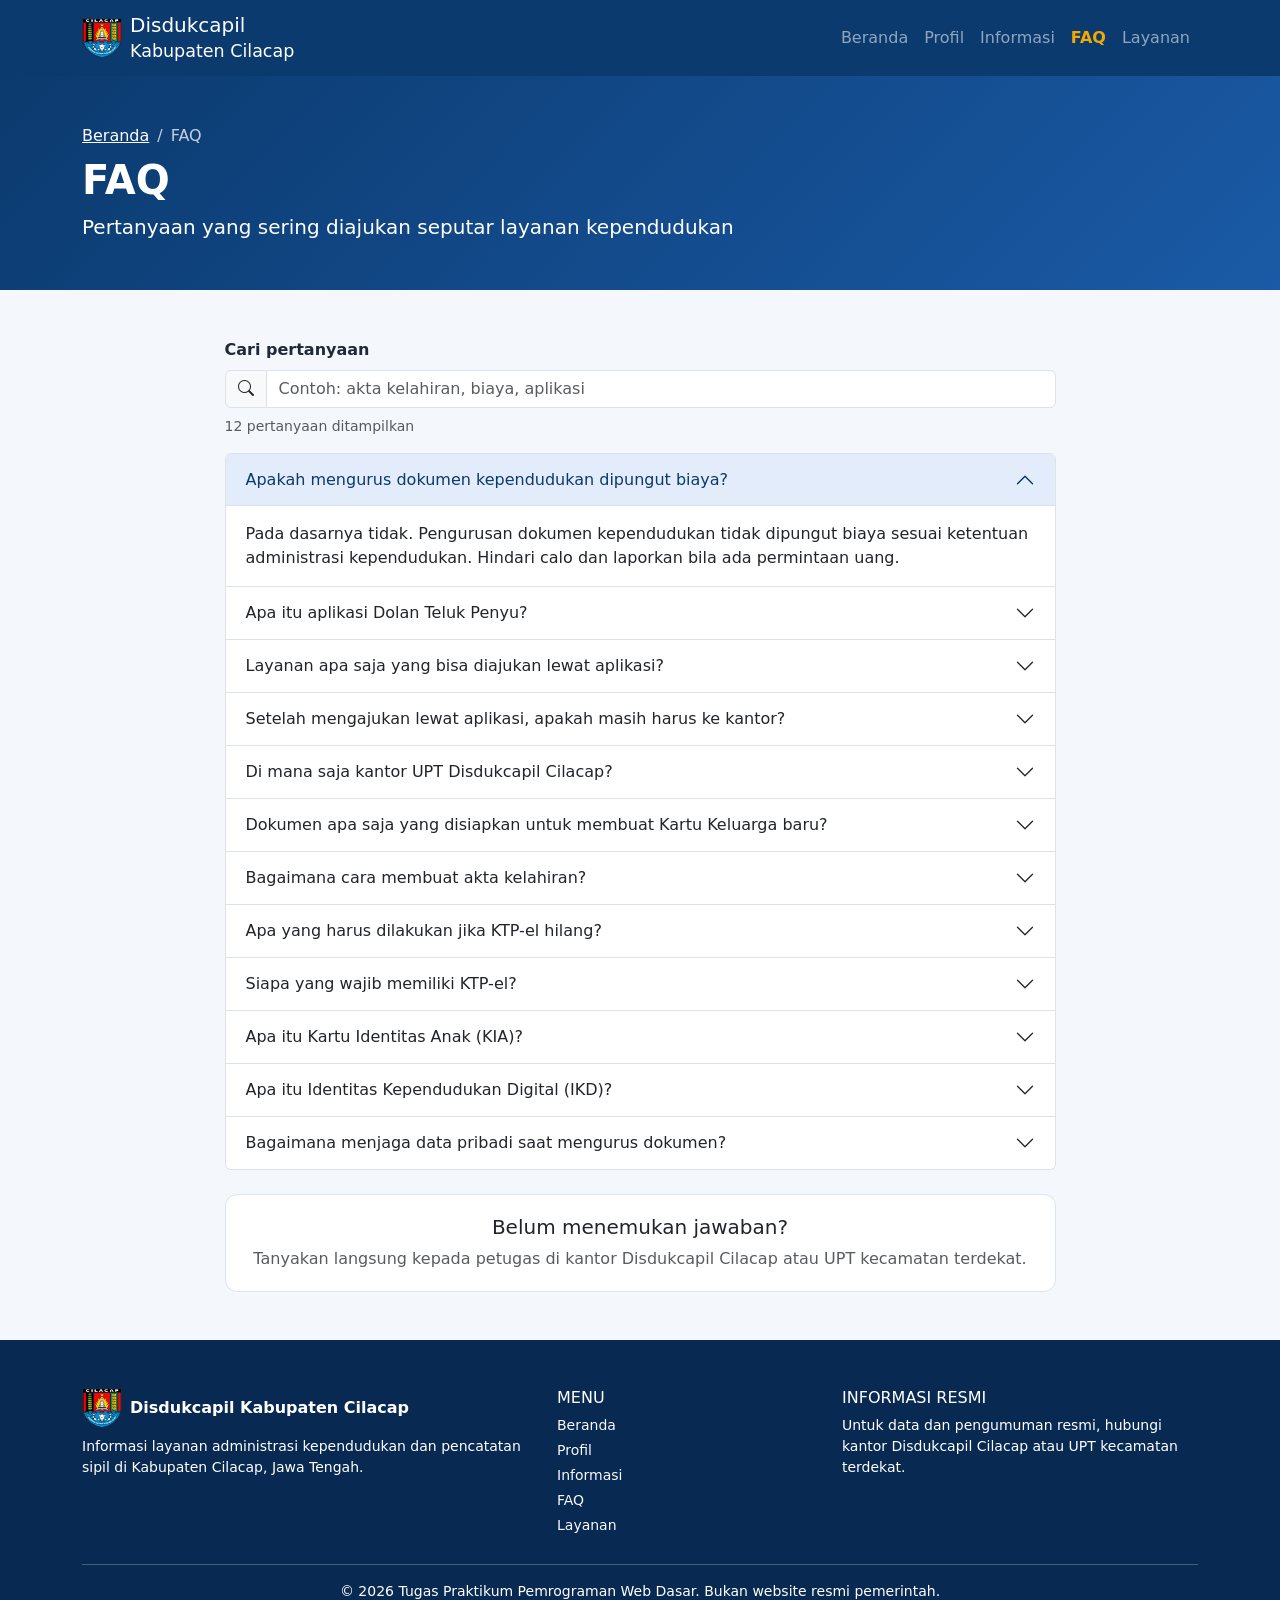
==== commit aba89cd8: "MEMBUAT FAQ ( ALIF )" ====
--- a/faq.html
+++ b/faq.html
@@ -15,12 +15,7 @@
 </head>
 
 <body>
-    <!-- Catatan tugas -->
-    <div class="catatan-tugas text-center small py-1 px-2">
-        <i class="bi bi-info-circle"></i>
-        Website ini adalah tugas praktikum mahasiswa, bukan website resmi Disdukcapil Kabupaten Cilacap.
-    </div>
-
+    
     <!-- Navbar -->
     <nav class="navbar navbar-expand-lg navbar-dark bg-prodi sticky-top">
         <div class="container">
